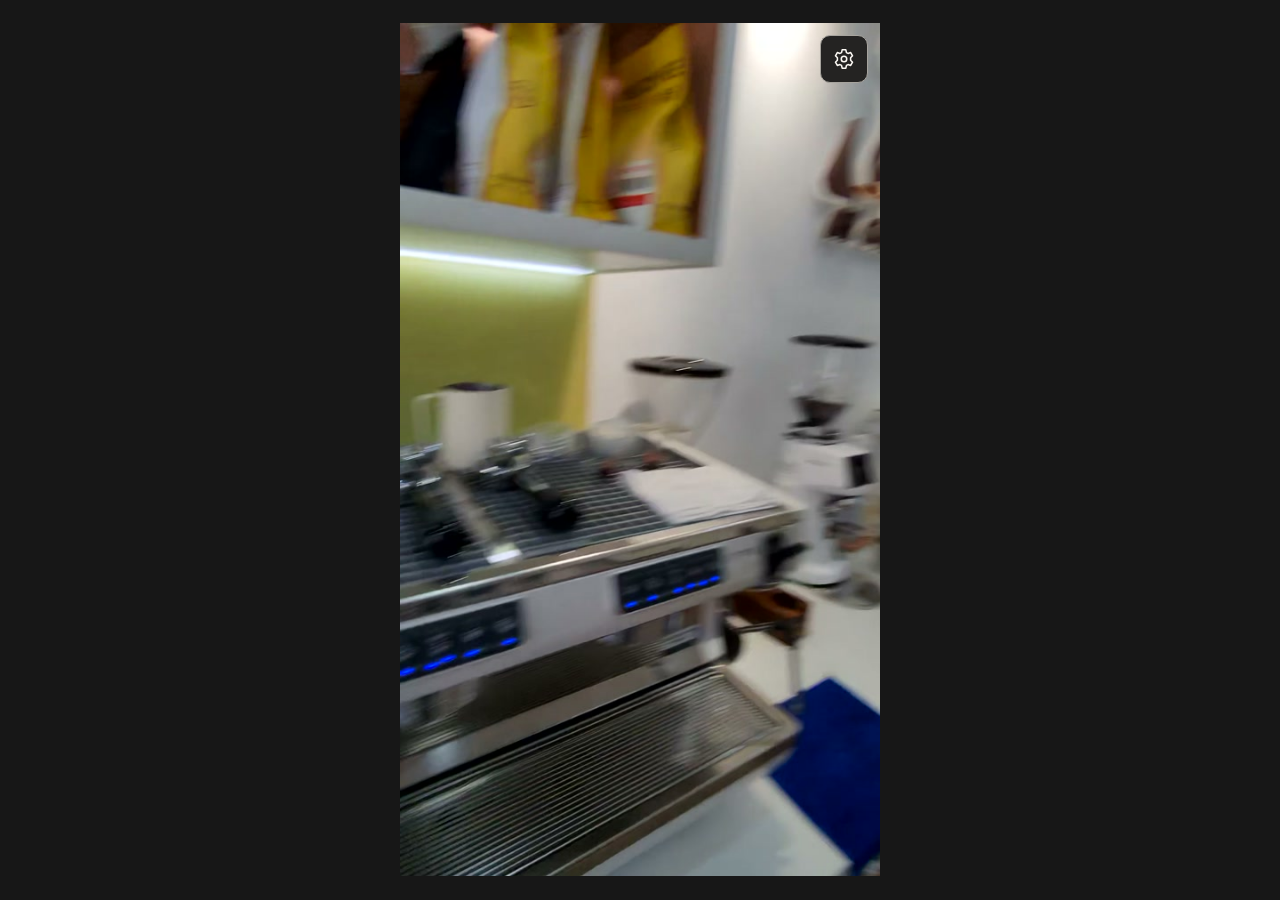
==== demo/index.html @ f8545ff9 "Upgrade cleanup and storage lesson images" ====
<!doctype html>
<html lang="zh-CN">
<head>
  <meta charset="utf-8">
  <meta name="viewport" content="width=device-width, initial-scale=1, viewport-fit=cover">
  <meta name="theme-color" content="#171717">
  <title>冰美式制作 · CoffeeGame</title>
  <link rel="stylesheet" href="drama.css?v=serving-1">
  <link rel="stylesheet" href="extraction.css">
  <link rel="stylesheet" href="cleanup-discovery.css?v=discovery-toolbar-2">
  <link rel="stylesheet" href="return-tools.css?v=return-locations-5">
  <link rel="stylesheet" href="cloth-matching.css?v=cloth-clear-2">
  <link rel="stylesheet" href="service-speech.css?v=recording-click-fix-1">
  <link rel="stylesheet" href="service-tray.css?v=physical-serving-1">
  <script type="module" src="drama.js?v=cloth-hq-3"></script>
</head>
<body>
  <main class="stage" id="stage" data-mode="dialogue" aria-label="冰美式制作互动教学">
    <video id="film" src="media/story-original.mp4" poster="media/story-full.jpg?v=lesson-start" playsinline muted preload="metadata" aria-label="完整第一人称实拍">
      <track id="caption-track" kind="captions" srclang="zh-CN" label="简体中文" src="captions/story-zh.vtt?v=opening2">
    </video>
    <div id="captions" class="captions" hidden><span></span></div>
    <div class="controls" role="group" aria-label="短剧控制">
      <button id="pause" type="button" hidden>暂停</button>
      <button id="sound" type="button" aria-pressed="false" hidden>原声 · 关</button>
      <button id="settings-button" type="button" aria-label="设置" aria-haspopup="dialog" aria-controls="settings">
        <svg viewBox="0 0 24 24" width="22" height="22" fill="none" stroke="currentColor" stroke-width="1.7" stroke-linecap="round" stroke-linejoin="round" aria-hidden="true">
          <path d="M10 2h4l.7 3 1.7.9 2.9-.9 2 3.5-2.1 2.1v2.8l2.1 2.1-2 3.5-2.9-.9-1.7.9-.7 3h-4l-.7-3-1.7-.9-2.9.9-2-3.5 2.1-2.1v-2.8L2.7 8.5l2-3.5 2.9.9 1.7-.9z"/>
          <circle cx="12" cy="12" r="3"/>
        </svg>
      </button>
    </div>
    <div class="scene-overlay" aria-labelledby="scene-title">
      <div class="scene-sheet">
        <div class="scene-copy">
          <h1 id="scene-title" class="visually-hidden" tabindex="-1">冰美式制作</h1>
          <p id="speaker"></p>
          <p id="line" role="status" tabindex="-1"></p>
          <p id="feedback" role="status"></p>
        </div>
        <div id="actions"></div>
      </div>
    </div>
    <dialog id="settings" aria-labelledby="settings-title">
      <div class="settings-header">
        <h2 id="settings-title" tabindex="-1">设置</h2>
        <button id="close-settings" type="button" aria-label="关闭设置">关闭</button>
      </div>
      <div id="settings-menu">
        <button id="choose-level" type="button">关卡选择 <span aria-hidden="true">›</span></button>
      </div>
      <div id="settings-levels" hidden>
        <div id="level-list" class="level-list"></div>
        <button id="back-to-settings" type="button">返回设置</button>
      </div>
    </dialog>
  </main>
</body>
</html>
---- demo/drama.css ----
:root {
  color-scheme: dark;
  font-family: "PingFang SC", "Noto Sans SC", "Noto Sans CJK SC", "Microsoft YaHei", system-ui, sans-serif;
  line-height: 1.55;
  --canvas: #171717;
  --paper: #faf7f2;
  --surface: #fffdfa;
  --ink: #2c2723;
  --muted: #635850;
  --rule: #9a8b7c;
  --note: #f0e7dc;
  --media: #efe9e0;
  --primary: #514133;
  --primary-hover: #604e3e;
  --sheet-radius: 18px;
  --control-radius: 10px;
  color: var(--paper);
  background: var(--canvas);
}
* { box-sizing: border-box; }
body { margin: 0; min-height: 100svh; display: grid; place-items: center; }
[hidden] { display: none !important; }

/* Overlays use the same 9:16 rectangle as the footage. */
.stage {
  position: relative;
  isolation: isolate;
  width: min(100vw, max(280px, calc(100svh * 9 / 16)), 480px);
  aspect-ratio: 9 / 16;
  background: var(--canvas);
  overflow: hidden;
}
#film { position: absolute; inset: 0; display: block; width: 100%; height: 100%; object-fit: contain; }
.scene-overlay {
  position: absolute; inset: 0; display: flex; flex-direction: column; justify-content: end;
  padding: 12px 12px max(12px, env(safe-area-inset-bottom)); pointer-events: none;
}
.scene-sheet {
  position: relative; display: grid; gap: 12px; padding: 16px;
  background: var(--paper); color: var(--ink);
  border-radius: var(--sheet-radius); box-shadow: 0 8px 28px #18151242;
}
.scene-sheet:not(:has(#speaker:not(:empty), #line:not(:empty), #feedback:not(:empty), #actions:not(:empty))),
.scene-copy:not(:has(#speaker:not(:empty), #line:not(:empty), #feedback:not(:empty))) { display: none; }
#speaker { font-size: .8125rem; color: var(--muted); font-weight: 500; margin: 0 0 5px; }
#line { margin: 0; font-size: clamp(1.125rem, 4.7vw, 1.3125rem); font-weight: 600; line-height: 1.44; }
#feedback {
  color: var(--ink); background: var(--note); border-radius: 8px;
  font-size: .9375rem; font-weight: 500; line-height: 1.5;
  margin: 10px 0 0; padding: 8px 10px;
}
#speaker:empty, #line:empty, #feedback:empty, #actions:empty { display: none; }
#actions { display: grid; gap: 8px; }
.text-choices { display: grid; gap: 8px; }
.question-photo {
  display: block; width: 100%; max-height: 28svh; object-fit: contain;
  border-radius: 10px; background: var(--media);
}
.service-speech-guidance { margin: 0; color: var(--muted); font-size: .9375rem; }
.cleanup-game { display: grid; gap: 8px; }
.cleanup-status { margin: 0; color: var(--muted); font-size: .875rem; }
.cleanup-visual { overflow: hidden; border-radius: 10px; background: #eeeae0; }
.cleanup-visual img { display: block; width: 100%; height: clamp(90px, 19svh, 155px); object-fit: contain; }
.cleanup-controls:not(:empty) { display: grid; gap: 6px; }
.cleanup-counter { position: relative; height: clamp(126px, 23svh, 185px); }
#actions .cleanup-mark {
  position: absolute; min-height: 44px; border-radius: 16px; padding: 6px 9px; font-size: .875rem;
  background: #ddc2ab;
}
#actions .cleanup-mark[data-mark="0"] { top: 18%; left: 12%; }
#actions .cleanup-mark[data-mark="1"] { top: 54%; left: 40%; background: #e1cca7; }
#actions .cleanup-mark[data-mark="2"] { top: 20%; right: 10%; background: #dbe8e6; }
button {
  cursor: pointer; color: inherit; font: inherit; min-height: 48px; padding: 9px 12px;
  border-radius: var(--control-radius); border: 1px solid #a6a39d; background: #242322;
}
#actions button {
  pointer-events: auto; background: var(--surface); color: var(--ink);
  border-color: var(--rule); min-height: 48px; padding: 9px 12px;
  font-size: 1rem; line-height: 1.45; font-weight: 550; text-align: left;
}
#actions button.primary {
  background: var(--primary); border-color: var(--primary); color: var(--surface);
  font-weight: 600; text-align: center;
}
@media (hover: hover) {
  #actions button:hover { background: var(--note); }
  #actions button.primary:hover { background: var(--primary-hover); }
}
.controls {
  position: absolute; z-index: 1; top: max(12px, env(safe-area-inset-top)); right: 12px;
  display: flex; gap: 8px;
}
.controls button { font-size: .9375rem; font-weight: 600; }
#settings-button {
  display: grid; place-items: center; width: 48px; padding: 0;
}
#settings {
  width: min(calc(100vw - 24px), max(256px, calc(100svh * 9 / 16 - 24px)), 396px);
  padding: 16px; border: 0; border-radius: 18px;
  background: #fcf9f3; color: var(--ink); color-scheme: light;
  box-shadow: 0 12px 32px #19151155;
}
#settings::backdrop { background: #1614129c; }
.settings-header { display: flex; align-items: center; justify-content: space-between; gap: 12px; margin-bottom: 12px; }
.settings-header h2 { margin: 0; font-size: 1.25rem; }
#settings button {
  border-color: var(--rule); color: var(--ink); background: var(--surface); font-weight: 600;
}
#settings button:focus-visible { outline-color: var(--ink); }
#choose-level { width: 100%; display: flex; align-items: center; justify-content: space-between; text-align: left; }
.level-list { max-height: min(60svh, 480px); overflow: auto; overscroll-behavior: contain; padding: 2px; }
.level-list section + section { margin-top: 14px; }
.level-list h3 { margin: 0 0 6px; font-size: .9375rem; color: var(--muted); }
.level-grid { display: grid; grid-template-columns: repeat(5, minmax(0, 1fr)); gap: 6px; }
.level-grid button { min-width: 0; padding: 6px 0; }
#settings .level-grid [aria-current] { background: var(--ink); color: var(--surface); }
#back-to-settings { margin-top: 12px; width: 100%; }
:focus-visible { outline: 3px solid var(--paper); outline-offset: 2px; }
.scene-sheet :focus-visible { outline-color: var(--ink); }
.visually-hidden { position: absolute; width: 1px; height: 1px; padding: 0; margin: -1px; overflow: hidden; clip-path: inset(50%); white-space: nowrap; border: 0; }
.swipe-control {
  --swipe: 0; pointer-events: auto; touch-action: none; user-select: none; cursor: grab;
  min-height: 52px; display: grid; place-items: center; border-radius: 9px; border: 1px solid var(--rule);
  color: var(--ink); font-weight: 650;
  background: linear-gradient(90deg, #c6bfb3 calc(var(--swipe) * 100%), var(--surface) 0);
}

mix-stir-game { display: grid; gap: 9px; }
.mix-arena canvas { position: absolute; inset: 0; width: 100%; height: 100%; }
mix-stir-game[data-webgl] .mix-arena > :not(canvas, .mix-spill, .mix-gesture-hint) { opacity: 0; }
.scene-sheet:has(mix-stir-game) #speaker { padding-inline-end: 110px; }
.scene-sheet:has(mix-stir-game) #line { min-height: 2.88em; }
.mix-arena:focus-within { outline: 2px solid #977c60; outline-offset: 2px; }
.mix-arena {
  position: relative; overflow: hidden; width: 100%; aspect-ratio: 1.55;
  border-radius: 12px; background: linear-gradient(#dad3c8 0 27%, #b8a58f 27% 31%, #e8e0d4 31%);
  touch-action: none; user-select: none;
}
.mix-counter { position: absolute; inset: 31% 0 0; background: linear-gradient(165deg, #eee9df, #d8cfc2); }
.mix-counter::after {
  content: ""; position: absolute; inset: 74% 4% auto; height: 3px;
  background: #b7a99a; border-radius: 50%; opacity: .45;
}
.mix-sink {
  position: absolute; left: 7%; top: 39%; width: 31%; height: 43%;
  display: grid; place-items: center; border: 6px solid #a8a6a1; border-radius: 48% 48% 42% 42%;
  background: radial-gradient(ellipse at 50% 55%, #778086 0 7%, #bac0c1 8% 58%, #90989a 59% 66%, #cbd0d0 67%);
  box-shadow: inset 0 5px 9px #62686a66, 0 3px 4px #786e6352;
  color: #4c5354; font-size: .72rem; font-weight: 650;
}
.mix-sink::before {
  content: ""; position: absolute; left: 62%; bottom: 87%; width: 10px; height: 50%;
  border: 5px solid #8d9291; border-left: 0; border-bottom: 0; border-radius: 0 13px 0 0;
}
mix-stir-game[data-webgl] .mix-sink { left: 6%; top: 78%; width: 47%; height: 16%; }
.mix-sink[data-filled]::after {
  content: ""; position: absolute; width: 52%; height: 4px; transform: rotate(-18deg);
  border-radius: 4px; background: #70645a; box-shadow: 0 1px #f4eee5;
}
.mix-cup {
  position: absolute; left: 59%; top: 36%; width: 27%; height: 54%;
  transform: translateX(-50%); overflow: hidden;
  border: 3px solid #d5d8d8; border-top-width: 2px; border-radius: 5px 5px 17px 17px;
  background: #eff7f74a; box-shadow: inset 8px 0 9px #fff7, 0 4px 5px #8176684a;
}
.mix-cup::before {
  content: ""; position: absolute; z-index: 2; inset: -3px -3px auto; height: 8px;
  border: 3px solid #ecf2f1; border-radius: 50%; background: #d9e1df;
}
.mix-liquid {
  position: absolute; inset: 22% 3px 3px; border-radius: 0 0 13px 13px;
  background: linear-gradient(#dce7e5cc, #cfdad8d9); transition: background .45s;
}
.mix-cup[data-mixed="false"] .mix-liquid {
  background: linear-gradient(#493020 0 27%, #9a6748 29% 42%, #d6c5a9 65%, #dbe4df 100%);
}
.mix-cup[data-mixed="true"] .mix-liquid { background: linear-gradient(#6d452e, #8b5b3c 62%, #9c6845); }
.mix-cup i {
  position: absolute; z-index: 1; width: 29%; aspect-ratio: 1; transform: rotate(22deg);
  border: 1px solid #f8ffff; border-radius: 4px; background: #eaf6f68f; box-shadow: inset 0 0 5px #fff;
}
.mix-cup i:nth-of-type(1) { left: 12%; top: 34%; }
.mix-cup i:nth-of-type(2) { right: 12%; top: 47%; transform: rotate(-12deg); }
.mix-cup i:nth-of-type(3) { left: 26%; top: 63%; transform: rotate(42deg); }
#actions .mix-pitcher, #actions .mix-stirrer, #actions .mix-stir-zone {
  position: absolute; z-index: 4; transform: translate(var(--drag-x, 0), var(--drag-y, 0));
  min-height: 44px; padding: 4px 7px; touch-action: none; -webkit-tap-highlight-color: transparent;
  text-align: center; font-size: .74rem;
}
#actions .mix-pitcher {
  left: 72%; top: 8%; width: 24%; height: 22%; border-radius: 5px 5px 13px 13px;
  border: 2px solid #5e4d40; background: linear-gradient(#5b3827 0 42%, #c7a98e 44% 48%, #e6ddd2 50%);
  color: #fff7ef; cursor: grab;
}
#actions .mix-pitcher::after {
  content: ""; position: absolute; left: 98%; top: 27%; width: 31%; height: 45%;
  border: 4px solid #5e4d40; border-left: 0; border-radius: 0 12px 12px 0;
}
.mix-pour-stream {
  display: none; position: absolute; z-index: 3; left: 64%; top: 24%; width: 5px; height: 29%;
  transform: rotate(9deg); transform-origin: top; border-radius: 4px; background: #5d3925;
}
mix-stir-game:not([data-webgl])[data-pouring] .mix-pour-stream { display: block; animation: coffee-pour .65s ease-in-out; }
mix-stir-game[data-pouring] .mix-pitcher { transform: translate(-40%, 43%) rotate(-24deg); transition: transform .2s; }
@keyframes coffee-pour { from, to { opacity: 0; } 18%, 82% { opacity: 1; } }
.mix-spill {
  display: none; position: absolute; z-index: 2; left: 56%; top: 76%; width: 24%; height: 10%;
  transform: rotate(-7deg); border-radius: 48%; background: #754a31a8;
}
.mix-spill[data-visible] { display: block; animation: mix-spill .8s ease-out both; }
@keyframes mix-spill { from { transform: scale(.2) rotate(-7deg); opacity: .2; } 45% { opacity: 1; } to { opacity: 0; } }
#actions .mix-stir-zone {
  left: 46%; top: 31%; width: 28%; height: 61%; border: 0; border-radius: 45%;
  background: conic-gradient(#8a674f var(--stir-progress, 0%), #ffffff25 0); color: transparent;
}
#actions .mix-stir-zone::after {
  content: ""; position: absolute; left: 48%; top: -5%; width: 5px; height: 88%;
  transform: rotate(var(--stir-turn, -12deg)); transform-origin: 50% 78%;
  border-radius: 5px; background: linear-gradient(90deg, #4b433b, #a99d8f 45%, #51483f);
  box-shadow: 1px 1px 2px #55483c55;
}
#actions .mix-stirrer {
  left: 50%; top: 36%; width: 7px; height: 53%; min-width: 44px; padding: 0;
  border: 0; background: linear-gradient(90deg, transparent 0 43%, #655b51 44% 56%, transparent 57%);
  color: transparent; cursor: grab;
}
.mix-footer { display: grid; align-content: center; min-height: max(48px, 3.75em); }
.mix-status:empty { display: none; }
mix-stir-game[data-phase="pour"] .mix-arena[data-aligned]::after { border: 2px solid #39714c; background: #80b79044; box-shadow: 0 0 0 5px #80b79030; }
mix-stir-game .mix-arena {
  background: #eeeae0;
}
mix-stir-game { --cup-center: 72%; }
mix-stir-game .mix-cup { left: var(--cup-center); }
#actions mix-stir-game .mix-pitcher { left: 5%; top: 34%; width: 42%; height: 34%; }
#actions mix-stir-game[data-webgl] .mix-pitcher { top: 58.3%; }
#actions mix-stir-game .mix-stir-zone { left: calc(var(--cup-center) - 14%); }
#actions mix-stir-game[data-webgl] .mix-stir-zone { left: calc(var(--cup-center) - 25%); top: 7%; width: 50%; height: 84%; cursor: grab; }
#actions mix-stir-game .mix-stirrer { left: var(--cup-center); translate: -50% 0; }
mix-stir-game:is([data-phase="pour"],[data-phase="pouring"],[data-phase="stir"]) .mix-sink { visibility: hidden; }
mix-stir-game .mix-arena { aspect-ratio: 1.32; }
@media (max-height: 650px) {
  mix-stir-game .mix-arena { aspect-ratio: 1.65; }
}
mix-stir-game[data-phase="pour"] .mix-arena::after {
  content: ""; position: absolute; pointer-events: none; left: var(--cup-center); top: 38%;
  width: 23%; height: 6%; translate: -50% -50%; border: 1.5px dashed #79664d;
  border-radius: 50%;
}
.mix-status { margin: 0; min-height: 2.7em; color: var(--muted); font-size: .875rem; line-height: 1.4; }
#actions .mix-next { width: 100%; text-align: center; }
.captions {
  position: absolute; inset: auto 12px max(12%, env(safe-area-inset-bottom)) 12px;
  text-align: center; pointer-events: none; white-space: pre-line;
  font-size: clamp(1.0625rem, 4.6vw, 1.25rem); font-weight: 600; line-height: 1.58;
}
.captions span {
  padding: .24em .46em; background: #242322; border-radius: 5px;
  box-decoration-break: clone; -webkit-box-decoration-break: clone;
}

.inventory-card { display: grid; gap: 12px; }
.inventory-meter {
  display: grid; grid-template-columns: 1fr auto; align-items: center; gap: 12px;
}
.inventory-steps { display: flex; gap: 4px; }
.inventory-steps span {
  flex: 1; height: 4px; border-radius: 4px; background: #e3dcd1;
}
.inventory-steps [data-state="current"] { background: #a88362; }
.inventory-steps [data-state="complete"] { background: #514233; }
.inventory-progress {
  margin: 0; font-size: .8125rem; color: var(--muted); font-variant-numeric: tabular-nums;
}
.inventory-card figure {
  margin: 0; padding: 10px 10px 8px; text-align: center;
  border-radius: 12px; background: var(--media);
}
.inventory-visual {
  position: relative; width: min(100%, clamp(128px, 30svh, 228px));
  aspect-ratio: 1; margin-inline: auto;
}
.inventory-visual img { display: block; width: 100%; height: 100%; object-fit: contain; }
.inventory-card figure:has(coffee-object:not([hidden])) { background: #f7f4ee; }
.inventory-visual coffee-object { display: block; position: absolute; inset: 0; }
.inventory-visual coffee-object::before {
  content: ""; position: absolute; inset: auto 16% 9% 16%; height: 16%;
  background: radial-gradient(ellipse at center, #51483b21, transparent 67%);
}
.inventory-visual canvas {
  display: block; position: relative; width: 100%; height: 100%;
  pointer-events: auto; touch-action: none; cursor: grab;
}
.inventory-visual canvas:active { cursor: grabbing; }
.inventory-visual canvas:focus-visible { outline-offset: -3px; }
.inventory-model-hint {
  position: absolute; z-index: 1; inset: auto 0 6px;
  font-size: .8125rem; color: #635b52; pointer-events: none;
}
.inventory-visual:not(:has(coffee-object:not([hidden]))) .inventory-model-hint { display: none; }
.inventory-card figcaption { margin-top: 6px; font-weight: 700; font-size: 1.0625rem; }
.inventory-card figcaption:focus { outline: none; }
.inventory-answers {
  display: grid; grid-template-columns: repeat(2, minmax(0, 1fr)); gap: 10px;
}
#actions .inventory-answer {
  display: flex; align-items: center; justify-content: center; gap: 9px;
  border-radius: var(--control-radius);
}
.inventory-answer-icon {
  display: grid; place-items: center; width: 26px; height: 26px;
  border-radius: 50%; background: var(--media); font-size: 1.125rem; line-height: 1;
}
#actions .inventory-answer[data-retry] {
  background: var(--note); outline: 2px solid #8b6347; outline-offset: -2px;
}
.preparation-choices { display: grid; grid-template-columns: repeat(2, minmax(0, 1fr)); gap: 10px; }
#actions .preparation-choices button {
  display: grid; grid-template-rows: auto 1fr; align-items: center; gap: 8px;
  padding: 8px; text-align: center;
}
.preparation-choices img {
  display: block; width: 100%; aspect-ratio: 4 / 3; object-fit: contain;
  border-radius: 7px; background: var(--media);
}
#actions .preparation-choices [data-retry] { background: var(--note); outline: 2px solid #8b6347; outline-offset: -2px; }
.preparation-choices.illustrated-choices { grid-template-columns: repeat(3, minmax(0, 1fr)); gap: 6px; }
#actions .illustrated-choices button { gap: 5px; padding: 5px; }
.illustrated-choices img { aspect-ratio: 252 / 300; }
ice-choices-preview { display: grid; gap: 8px; }
.ice-model {
  display: block; width: 100%; aspect-ratio: 252 / 300;
  border-radius: 7px; touch-action: none; cursor: grab;
}
.ice-model:active { cursor: grabbing; }
.practice-image-note { margin: 0; color: var(--muted); font-size: .8125rem; }
ice-scoop-game { display: grid; gap: 10px; }
.scene-sheet:has(ice-scoop-game:not([hidden])) #speaker { padding-inline-end: 105px; }
.ice-workshop-steps {
  position: absolute; inset-block-start: 16px; inset-inline-end: 16px;
  margin: 0; padding: 0; list-style: none;
  font-size: .8125rem; color: var(--muted);
}
.ice-workshop-steps li { display: none; }
.ice-workshop-steps [aria-current] {
  display: flex; align-items: center; gap: 7px;
  white-space: nowrap;
}
.ice-workshop-steps span {
  padding-inline-start: 7px; border-inline-start: 1px solid #cfc2b3;
  font-variant-numeric: tabular-nums;
}
.ice-workshop-view { position: relative; }
.ice-scoop-bench {
  display: block; width: 100%; aspect-ratio: 1.35;
  border-radius: 12px; background: var(--media);
  pointer-events: auto; touch-action: none; cursor: grab;
}
.ice-scoop-bench:focus { outline: none; }
.ice-scoop-bench:focus-visible { outline: 2px solid #6f5943; outline-offset: -3px; }
.ice-scoop-bench:active { cursor: grabbing; }
[data-phase="water"] .ice-scoop-bench { cursor: default; }
[data-phase="inspection"] .ice-scoop-bench { cursor: pointer; }
#actions .ice-faucet-hit {
  position: absolute; transform: translate(-50%, -50%); padding: 0;
  width: 60px; height: 60px; border: 0; border-radius: 50%;
  background: transparent; touch-action: manipulation;
  -webkit-tap-highlight-color: transparent;
}
#actions .ice-faucet-hit:hover { background: transparent; }
#actions .ice-faucet-hit:focus-visible { outline-offset: -6px; outline-color: #245961; }
.ice-faucet-hit::before {
  content: ""; position: absolute; inset: 14px; border: 2px solid #d9faf7;
  border-radius: 50%; background: #9fd8d42b;
  box-shadow: 0 0 0 3px #285c64, 0 0 10px #a6e4e8;
  animation: water-switch-breathe 1.7s ease-in-out infinite; pointer-events: none;
}
.ice-faucet-hit::after {
  content: "开水"; position: absolute; left: 50%; top: 80%; translate: -50% 0;
  padding: 4px 7px; border-radius: 6px; background: #285c64; color: white;
  font-size: .75rem; line-height: 1.15; white-space: nowrap; pointer-events: none;
}
.ice-faucet-hit[aria-pressed="true"]::after { content: "关水"; }
.ice-faucet-hit:disabled::before, .ice-faucet-hit:disabled::after { display: none; }
@keyframes water-switch-breathe {
  0%, 100% { opacity: .75; }
  50% { opacity: 1; box-shadow: 0 0 0 4px #285c64, 0 0 17px #a6e4e8; }
}
@media (prefers-reduced-motion: reduce) {
  .ice-faucet-hit::before { animation: none; }
}
.ice-water-target {
  position: absolute; transform: translateY(-50%);
  pointer-events: none; color: #234852; font-size: .75rem; font-weight: 650; white-space: nowrap;
  border-top: 2px dashed #2c6974; filter: drop-shadow(0 1px #fff);
}
.ice-water-target span {
  position: absolute; right: calc(100% + 5px); top: 0; transform: translateY(-50%);
  border-radius: 5px; padding-inline: 4px; background: #f4fbfa;
}
.ice-water-gauge {
  position: absolute; left: 8px; bottom: 8px; padding: 4px 8px; pointer-events: none;
  color: #263f46; background: #f4fbfa; border: 1px solid #91b5b8; border-radius: 6px;
  font-size: .75rem; font-weight: 650; font-variant-numeric: tabular-nums;
}
.ice-water-gauge[data-band="ready"] { background: #dcece3; color: #214b35; border-color: #609679; }
.ice-water-target[data-band="ready"] { border-color: #35795b; }
.ice-water-gauge[data-band="high"] { background: #f8e5d8; color: #733e22; border-color: #ad7854; }
.ice-workshop-footer {
  display: grid; gap: 9px;
}
.ice-scoop-status { margin: 0; color: var(--muted); font-size: .875rem; line-height: 1.45; }
.ice-scoop-actions { display: grid; grid-template-columns: 1fr 1fr; gap: 10px; }
ice-scoop-game:not([data-phase="inspection"]) .ice-scoop-actions { grid-template-columns: 1fr; }
#actions .ice-scoop-actions button {
  text-align: center; padding-inline: 8px;
  -webkit-tap-highlight-color: transparent;
}
#actions .ice-scoop-actions .primary { white-space: nowrap; }
#actions .ice-scoop-actions button:disabled { opacity: .55; cursor: default; }
@media (max-height: 600px) {
  .ice-scoop-bench { aspect-ratio: 1.40; }
}

.handle-practice, .handle-practice-controls { display: grid; gap: 8px; }
.handle-practice-media {
  position: relative; overflow: hidden; border-radius: 12px; background: var(--media);
}
.handle-practice-media[data-active="true"] {
  pointer-events: auto; touch-action: none; cursor: grab; user-select: none;
}
.handle-practice-media img { display: block; width: 100%; aspect-ratio: 4 / 3; object-fit: cover; }
.handle-practice-status { margin: 0; color: var(--muted); font-size: .875rem; }
.handle-practice-correction {
  padding: 6px 9px; border-radius: 7px; background: var(--note); color: var(--ink);
}
.handle-scale-readout {
  position: absolute; top: 83%; left: 57.4%; width: 23%; min-width: 64px;
  transform: translate(-50%, -50%); padding: 3px 5px; border-radius: 4px; text-align: right;
  background: #252823; color: #fbf7ed; font-size: clamp(.8125rem, 4vw, 1.1875rem); font-weight: 650;
  font-variant-numeric: tabular-nums;
}
.handle-scale-adjustments { display: grid; grid-template-columns: repeat(3, minmax(0, 1fr)); gap: 6px; }
#actions .handle-practice button { text-align: center; padding-inline: 4px; }
#actions .handle-practice button:disabled { opacity: .55; cursor: default; }
.handle-distribution-dial {
  --turn-angle: 0deg;
  --turn-progress: 0deg;
  position: absolute; left: 79%; top: 74%; transform: translate(-50%, -50%);
  width: clamp(66px, 23%, 100px); aspect-ratio: 1; border-radius: 50%;
  background: conic-gradient(#ece2ce var(--turn-progress), #34291750 0);
  border: 2px solid #fff9eb; pointer-events: none;
}
.handle-distribution-dial::before {
  content: ""; position: absolute; inset: 6px; border-radius: 50%; background: #30271c55;
}
.handle-distribution-dial::after {
  content: ""; position: absolute; inset: 5px; border-radius: 50%; transform: rotate(var(--turn-angle));
  background: radial-gradient(circle at 50% 2px, #fff8e6 0 3px, transparent 4px);
}
.handle-tamp-marker {
  position: absolute; left: 85%; top: 72%; width: 37px; height: 37px;
  transform: translate(-50%, calc(-50% + var(--press-offset, 0px)));
  border: 2px solid #fff9eb; border-radius: 50%; box-shadow: 0 0 0 1px #55402e99;
  pointer-events: none;
}

#actions .handle-scale-spot {
  position: absolute; z-index: 1; transform: translate(
    calc(-50% + var(--handle-drag-x, 0px)), calc(-50% + var(--handle-drag-y, 0px))
  );
  min-width: 48px; min-height: 48px; padding: 4px 8px;
  border: 1px solid #f6e7ce; border-radius: 24px;
  background: #302a23e8; color: #fff9f0; font-size: .8125rem;
  touch-action: none; -webkit-tap-highlight-color: transparent;
}
#actions .handle-scale-spot:focus-visible { outline-color: #fff8e8; outline-offset: 1px; }
@media (hover: hover) {
  #actions .handle-scale-spot:hover { background: #4a3b2e; }
}
.handle-scale-spot[data-position="place"] { left: 34%; top: 36%; cursor: grab; }
.handle-scale-spot[data-position="tare"] { left: 68%; top: 83%; }
.handle-scale-spot[data-position="grind"] { left: 53%; top: 27%; }
.handle-scale-target {
  position: absolute; left: 43%; top: 38%; width: 19%; height: 42%; pointer-events: none;
  border: 2px dashed #fff8e8; border-radius: 9px; background: #fff8e826;
}
.handle-practice-media[data-grinding="true"] .handle-scale-spot {
  box-shadow: 0 0 0 5px #f7e4b46b; opacity: 1;
}

.handle-bench-view { position: relative; border-radius: 12px; overflow: hidden; background: var(--media); }
.distribution-workshop { gap: 10px; }
.distribution-hint {
  display: grid; grid-template-columns: minmax(0, 1fr) auto; align-items: start;
  gap: 10px; min-block-size: 3.3em; padding-block: 3px;
  font-size: .9375rem; line-height: 1.4;
}
.distribution-status {
  margin: 0; padding-inline-start: 9px; border-inline-start: 3px solid var(--distribution-action);
  color: var(--ink); font-weight: 600;
}
.distribution-hint[data-ready] .distribution-status {
  color: var(--distribution-action);
}
.distribution-step {
  padding-inline-start: 8px; margin-block: 2px;
  color: var(--muted); font-size: .75rem; font-variant-numeric: tabular-nums; white-space: nowrap;
}
.distribution-workshop .handle-bench-view { box-shadow: inset 0 0 0 1px #76665028; }
.distribution-footer {
  display: flex; align-items: center; justify-content: space-between; gap: 12px;
}
.distribution-progress-group {
  display: grid; gap: 4px; width: min(104px, 45%); color: var(--muted);
  font-size: .75rem; font-variant-numeric: tabular-nums;
}
.distribution-progress {
  display: block; appearance: none; width: 100%; height: 4px; border: 0;
  border-radius: 2px; overflow: hidden; background: var(--note);
}
.distribution-progress::-webkit-progress-bar { background: var(--note); }
.distribution-progress::-webkit-progress-value { background: var(--distribution-action); }
.distribution-progress::-moz-progress-bar { background: var(--distribution-action); }
.distribution-workshop:has(.distribution-hint[data-ready]) .distribution-progress-group {
  color: var(--distribution-action);
}
#actions .distribution-action {
  margin-inline-start: auto; min-height: 44px; padding: 7px 12px;
  border-color: #b5a28e; color: var(--primary); font-size: .875rem; text-align: center;
}
.distribution-press-cue {
  position: absolute; pointer-events: none;
  translate: clamp(17px, 6vw, 32px) calc(-50% + var(--press-offset, 0px));
  width: 2px; height: 14px; background: var(--distribution-action); filter: drop-shadow(0 0 1px #fff);
}
.distribution-press-cue::after {
  content: ""; position: absolute; bottom: 0; left: 50%; translate: -50%;
  width: 7px; height: 7px; border: solid var(--distribution-action); border-width: 0 2px 2px 0; rotate: 45deg;
}
.handle-bench-canvas {
  display: block; width: 100%; aspect-ratio: 1.22;
  pointer-events: auto; touch-action: none; cursor: grab;
}
.handle-bench-canvas:active { cursor: grabbing; }
.handle-bench-fill {
  display: block; width: 100%; height: 6px; appearance: none; border: 0;
  border-radius: 3px; overflow: hidden; background: var(--media); accent-color: var(--primary);
}
.handle-bench-fill::-webkit-progress-bar { background: var(--media); }
.handle-bench-fill::-webkit-progress-value { background: #947354; border-radius: 3px; }
.handle-bench-fill::-moz-progress-bar { background: #947354; border-radius: 3px; }
.handle-bench-readout {
  position: absolute; transform: translate(-50%, -50%);
  display: grid; place-items: center; min-width: 42px; padding: 2px 5px;
  font-size: clamp(.625rem, 2.75vw, .825rem); font-variant-numeric: tabular-nums;
  font-weight: 600; color: #ebf0e8; background: #232a2a; white-space: nowrap;
  border-radius: 3px;
}
#actions .handle-bench-device {
  position: absolute; transform: translate(-50%, -50%); min-width: 46px; min-height: 44px;
  padding: 0; border: 0; border-radius: 10px; background: transparent; font-size: 0;
  touch-action: none; -webkit-tap-highlight-color: transparent;
}
#actions .handle-bench-device:active { background: #ac875331; }
#actions .handle-bench-key {
  display: grid; place-items: center; background: transparent;
}
#actions .handle-bench-key:is(:hover, :active) { background: transparent; }
.handle-key-glow {
  position: absolute; inset: 0 auto auto 0; transform-origin: 0 0;
  border: 1.4px solid #b2e3e8; border-radius: 3.5px;
  box-shadow: 0 0 4px #7fcbd577; pointer-events: none;
  animation: handle-key-light 1.8s ease-in-out infinite;
}
@keyframes handle-key-light {
  0%, 100% { opacity: .55; }
  50% { opacity: 1; }
}
#actions .handle-scale-spot[data-next] {
  border-color: #a6d5db; background: #26383c; color: #effbfb;
  box-shadow: 0 0 0 2px #84c7d180;
  animation: handle-key-breathe 1.8s ease-in-out infinite;
}
@keyframes handle-key-breathe {
  0%, 100% { box-shadow: 0 0 0 2px #84c7d180; }
  50% { box-shadow: 0 0 0 4px #84c7d140, 0 0 10px #84c7d170; }
}
@media (prefers-reduced-motion: reduce) {
  .handle-key-glow, #actions .handle-scale-spot[data-next] { animation: none; }
}
.handle-brush-icon {
  display: block; width: 36px; height: 36px; margin: auto;
  pointer-events: none; filter: drop-shadow(0 1px 2px #3d30283b);
}
@media (hover: hover) {
  #actions .handle-bench-device:not(.handle-bench-key):hover { background: #ac875329; }
}
.handle-bench-keyboard:not(:focus-within) {
  position: absolute; width: 1px; height: 1px; padding: 0;
  overflow: hidden; clip-path: inset(50%); white-space: nowrap;
}
.handle-bench-keyboard:focus-within { display: grid; grid-template-columns: 1fr 1fr 1fr; gap: 5px; }
#actions .handle-bench-keyboard button { font-size: .8125rem; }
@media (max-height: 600px) {
  .handle-bench-canvas { aspect-ratio: 1.29; }
}

/* First-level UI review. Keep instant advancement after a correct answer. */
.stage[data-activity="inventory"] .scene-overlay {
  background: rgb(23 20 17 / 46%);
  justify-content: end;
  padding-top: 64px;
}
.stage[data-activity="inventory"] .scene-sheet {
  max-height: 100%;
  overflow-y: auto;
  scrollbar-color: var(--rule) var(--paper);
  gap: 16px;
}
.stage[data-activity="inventory"] #line {
  font-size: clamp(1.0625rem, 4.4vw, 1.25rem);
}
.inventory-card figure,
.inventory-card figure:has(coffee-object:not([hidden])) {
  background: transparent;
}
.inventory-card figcaption { margin-top: 10px; }
.inventory-model-hint {
  inset: auto 0 0;
  font-size: .75rem;
  color: #51483e;
}
#actions .inventory-answer {
  min-height: 56px;
  background: #eee7dd;
  border: 0;
  color: var(--ink);
  font-size: 1.125rem;
  font-weight: 600;
}

.inventory-feedback {
  margin: 0;
  min-height: 1.5em;
  padding: 0;
  border-radius: 8px;
  font-size: .875rem;
  line-height: 1.5;
  color: var(--ink);
}
.inventory-feedback:not(:empty) {
  color: #745033;
  display: flex;
  align-items: flex-start;
  gap: 7px;
}
.inventory-feedback:not(:empty)::before {
  content: "";
  flex: 0 0 18px;
  height: 18px;
  margin-top: 1px;
  background: currentColor;
  mask: url("data:image/svg+xml,%3Csvg xmlns='http://www.w3.org/2000/svg' viewBox='0 0 24 24' fill='none' stroke='black' stroke-width='1.8' stroke-linecap='round' stroke-linejoin='round'%3E%3Cpath d='M9 18h6M10 21h4M9 15.5c0-2-3-3-3-6a6 6 0 0 1 12 0c0 3-3 4-3 6V18H9z'/%3E%3C/svg%3E") center / contain no-repeat;
}
#actions .inventory-answer {
  transition: background-color 120ms ease, color 120ms ease, transform 80ms ease;
}
@media (hover: hover) {
  #actions .inventory-answer:hover { background: #dfd2c1; }
}
#actions .inventory-answer[aria-pressed="true"],
#actions .inventory-answer[data-retry] {
  background: #69513e;
  color: #fffdfa;
  outline: none;
}
#actions .inventory-answer:active {
  background: #483628;
  color: #fffdfa;
  transform: scale(.97);
}
#actions .inventory-answer:focus-visible {
  outline: 3px solid #69513e;
  outline-offset: 3px;
}
#actions .inventory-answer:disabled {
  background: #eee7dd;
  color: #8b8177;
  cursor: default;
  transform: none;
}
@media (prefers-reduced-motion: reduce) {
  #actions .inventory-answer { transition: none; }
}

/* Review spacing adjustments relative to the 12px inventory grid gap. */
.inventory-feedback + figure { margin-top: -9px; }
.inventory-answers { margin-top: 8px; }

/* Level 14 contextual gestures sit above the scene without intercepting input. */
.mix-gesture-hint {
  position: absolute;
  z-index: 5;
  pointer-events: none;
  color: #286a65;
  opacity: .72;
  filter: drop-shadow(0 1px 1px #faf7f2);
  text-align: center;
  font-size: .8125rem;
  font-weight: 600;
}
.mix-pour-hint {
  left: 26%;
  top: 54%;
  translate: -50% -50%;
  display: grid;
  justify-items: center;
}
mix-stir-game[data-webgl] .mix-pour-hint { top: 76%; left: 31%; }

.mix-stir-hint {
  left: var(--cup-center);
  top: 31%;
  width: 34%;
  translate: -50% 0;
}
.mix-stir-hint svg { display: block; width: 100%; overflow: visible; }
.mix-gesture-dot {
  offset-path: path("M108 32 A48 22 0 1 1 12 32 A48 22 0 1 1 108 32");
  offset-anchor: 60px 32px;
  animation: mix-circle-cue 2.4s linear 3 forwards;
}
@keyframes mix-circle-cue {
  from { offset-distance: 0%; }
  to { offset-distance: 100%; }
}
mix-stir-game:not([data-phase="pour"]) .mix-pour-hint,
mix-stir-game:not([data-phase="stir"]) .mix-stir-hint { display: none; }
@media (prefers-reduced-motion: reduce) {
  .mix-gesture-dot { animation: none; }
  .mix-tap-dot { animation: none; }
}

.mix-sink-hint {
  left: var(--cup-center);
  top: 49%;
  translate: -50% -50%;
}
 .mix-tap-dot {
  display: block;
  width: 16px;
  height: 16px;
  border: 3px solid #fffdfa;
  border-radius: 50%;
  background: #286a65;
  box-shadow: 0 2px 5px #183e3b40;
  animation: mix-tap-float 1.8s ease-in-out 3;
}
@keyframes mix-tap-float {
  0%, 100% { transform: translateY(0); }
  50% { transform: translateY(-4px); }
}
mix-stir-game:not([data-phase="sink"]) .mix-sink-hint { display: none; }
.mix-gesture-dot { animation-play-state: paused; }
mix-stir-game[data-phase="stir"] .mix-gesture-dot { animation-play-state: running; }
@media (prefers-reduced-motion: reduce) {
  .mix-tap-dot, .mix-gesture-dot { animation: none; }
}
mix-stir-game[data-phase="pour"] .mix-arena::after { opacity: .72; }
---- demo/extraction.css ----
.extraction-game { display: grid; gap: 8px; }
.extraction-bench {
  position: relative; height: clamp(128px, 25svh, 200px);
  overflow: hidden; border-radius: 12px; background: #eeeae0;
}
.extraction-bench > div { position: absolute; }
.extract-machine {
  inset: 8% 10% auto; height: 33%; display: flex; justify-content: center; align-items: center; gap: 8px;
  border: 1px solid #7a8283; border-radius: 12px 12px 4px 4px;
  background: linear-gradient(#d5dad9 0 30%, #a6afae 31% 81%, #7c8586 82%);
}
.extract-machine i {
  width: 12px; height: 12px; border: 2px solid #71848b; border-radius: 50%; background: #c4dce6;
}
.extract-group { inset: 39% 43% auto; height: 10%; border-radius: 0 0 8px 8px; background: #646c6d; }
.extract-handle {
  display: none; top: 45%; left: 42%; width: 30%; height: 6%; border-radius: 5px;
  background: linear-gradient(90deg, #878f90 0 43%, #383431 44%); z-index: 2;
}
[data-handle] .extract-handle { display: block; }
.extract-tray {
  inset: 83% 10% auto; height: 10%; border: 2px solid #9ca3a1; border-radius: 4px;
  background: repeating-linear-gradient(90deg,#848d8d 0 3px,#c9cdca 3px 9px);
}
.extract-cloth {
  left: 5%; top: 70%; width: 14%; height: 9%; border-radius: 3px; background: #365e88;
  transition: transform .4s ease, opacity .4s ease;
}
[data-wiped] .extract-cloth { transform: translate(460%,70%); opacity: 0; }
.extract-scale {
  display: none; bottom: 17%; width: 24%; height: 8%; border-radius: 5px; background: #454e50; z-index: 1;
}
.extract-cup {
  display: none; bottom: 25%; width: 17%; height: 24%; overflow: hidden; z-index: 1;
  border: 2px solid #81938f; border-bottom-width: 4px; border-radius: 4px 4px 9px 9px; background: #f7ffff75;
}
.extract-cup span { position: absolute; inset: auto 0 0; background: linear-gradient(#a87345 0 10%,#633a28 10%); }
[data-scale="side"] .extract-scale { display: block; left: 65%; }
[data-cup="side"] .extract-cup { display: block; left: 69%; }
[data-scale="ready"] .extract-scale { display: block; left: 38%; }
[data-cup="ready"] .extract-cup { display: block; left: 41.5%; }
.extract-flow { display: none; left: calc(50% - 2px); top: 48%; width: 4px; height: 31%; border-radius: 8px; }
[data-flow="water"] .extract-flow { display: block; background: #84bccc; }
[data-flow="coffee"] .extract-flow { display: block; height: 19%; background: #74422c; z-index: 2; }
.extract-spill { display: none; left: 33%; top: 85%; width: 29%; height: 5%; border-radius: 50%; background: #865639bd; z-index: 2; }
[data-spill] .extract-spill { display: block; }
.extract-readout {
  margin: 0; padding: 6px 10px; text-align: center; border-radius: 7px;
  background: #e8e6df; font-weight: 650; font-variant-numeric: tabular-nums;
}
.extract-status { margin: 0; color: var(--muted); font-size: .875rem; }
.extract-status:empty { display: none; }
.extract-actions { display: grid; gap: 6px; }
#actions .extract-actions button { text-align: center; }
---- demo/cleanup-discovery.css ----
.scene-sheet:has(.cleanup-discovery, .cloth-matching) { max-height: 100%; overflow-y: auto; }
.cleanup-discovery { display: grid; gap: 10px; pointer-events: auto; container-type: inline-size; }
.discovery-toolbar { display: flex; flex-wrap: wrap; align-items: center; justify-content: space-between; gap: 4px 12px; }
.discovery-instruction { margin: 0; color: var(--muted); font-size: .8125rem; }
.discovery-scene { position: relative; border-radius: 10px; overflow: hidden; background: var(--media); }
.discovery-scene > img { display: block; width: 100%; height: auto; user-select: none; }
#actions button.discovery-hotspot {
  position: absolute; z-index: 2; min-height: 44px; min-width: 44px; padding: 0;
  border: 0; border-radius: 8px; background: transparent; box-shadow: none;
  cursor: pointer; -webkit-tap-highlight-color: transparent;
}
#actions .discovery-counter { z-index: 1; }
#actions button.discovery-hotspot[data-selected="true"] {
  background: #69513e1a; box-shadow: inset 0 0 0 2px #69513e;
}
#actions button.discovery-hotspot[data-correct="true"] {
  background: #286a651f; box-shadow: inset 0 0 0 2px #286a65;
}
#actions button.discovery-hotspot[data-error="true"] {
  background: #a34d3526; box-shadow: inset 0 0 0 2px #a34d35;
}
#actions button.discovery-hotspot[data-hint="true"] {
  background: #e8c16b30; box-shadow: inset 0 0 0 3px #9e6e22;
}
#actions button.discovery-hotspot:focus-visible { outline: 3px solid #286a65; outline-offset: -3px; }
.discovery-label {
  display: none; position: absolute; left: 2px; top: 2px; align-items: center; gap: 3px;
  padding: 3px 5px; color: #fffdfa; background: #69513e; border-radius: 5px;
  font-size: clamp(.625rem, 2.7vw, .75rem); line-height: 1.3; white-space: nowrap; pointer-events: none;
}
.discovery-label svg { flex: 0 0 12px; width: 12px; height: 12px; }
[data-selected="true"] > .discovery-label { display: flex; }
[data-correct="true"] > .discovery-label { background: #286a65; }
[data-error="true"] > .discovery-label { background: #a34d35; }
.discovery-count { margin: 0; color: var(--ink); font-size: .8125rem; font-weight: 600; font-variant-numeric: tabular-nums; white-space: nowrap; }
.discovery-feedback {
  margin: 0; height: 3em; overflow-y: auto; scrollbar-color: var(--rule) var(--paper);
  color: #745033; font-size: .875rem; line-height: 1.5;
}
@container (max-width: 320px) {
  .discovery-feedback { height: 4.5em; }
}
#actions button.discovery-hotspot:active {
  background: #69513e33; box-shadow: inset 0 0 0 3px #69513e;
}
[data-solved="true"] .discovery-feedback { color: #225e59; }
.discovery-controls { display: flex; gap: 10px; }
.discovery-controls .primary { flex: 1; }
#actions .discovery-hint { border: 0; background: #eee7dd; color: var(--ink); }
---- demo/return-tools.css ----
.return-tools { display: grid; gap: 14px; pointer-events: auto; }
.return-object { display: grid; justify-items: center; gap: 8px; margin: 0; }
.return-object > img { display: block; width: 80%; height: clamp(105px, 22svh, 180px); object-fit: contain; padding: 14px 0; }
.return-object figcaption { font-size: 1.0625rem; font-weight: 600; }
.return-options { display: grid; grid-template-columns: repeat(3, minmax(0, 1fr)); gap: 8px; }
#actions button.return-option { position: relative; display: grid; gap: 8px; min-width: 0; padding: 6px 6px 10px; border: 0; background: #eee8df; text-align: center; font-size: .8125rem; }
.return-location-photo { display: block; position: relative; width: 100%; aspect-ratio: 1; overflow: hidden; border-radius: 7px; }
.return-location-photo img { display: block; width: 100%; height: 100%; object-fit: cover; pointer-events: none; }
#actions button.return-option[data-error] { box-shadow: inset 0 0 0 2px #a34d35; }
#actions button.return-option[data-error]::after { content: ""; position: absolute; top: 9px; right: 9px; width: 20px; height: 20px; border-radius: 50%; background: #a34d35 url("data:image/svg+xml,%3Csvg xmlns='http://www.w3.org/2000/svg' viewBox='0 0 20 20' stroke='white' stroke-width='2' stroke-linecap='round'%3E%3Cpath d='m6 6 8 8M14 6l-8 8'/%3E%3C/svg%3E") center / contain no-repeat; }
#actions button.return-option:focus-visible { outline: 3px solid #286a65; outline-offset: 2px; }
#actions button.return-option:active { background: #ddd1c1; transform: translateY(1px); }
.return-feedback { min-height: 3em; }
#actions .return-tools > .primary { width: 100%; text-align: center; }
@media (hover: hover) { #actions button.return-option:hover { background: #e4d9ca; } }

#actions button.return-option[aria-pressed="true"] { background: #e9dfd1; box-shadow: inset 0 0 0 1.5px #8c7258; }
#actions button.return-option[aria-pressed="true"]::after { content: ""; position: absolute; top: 9px; right: 9px; width: 20px; height: 20px; border-radius: 50%; background: #69513e url("data:image/svg+xml,%3Csvg xmlns='http://www.w3.org/2000/svg' viewBox='0 0 20 20' fill='none' stroke='white' stroke-width='2' stroke-linecap='round' stroke-linejoin='round'%3E%3Cpath d='m5 10 3 3 7-7'/%3E%3C/svg%3E") center / contain no-repeat; }
#actions .return-tools > .primary:disabled { background: #e5ded3; color: #756b61; border: 0; cursor: default; }
---- demo/cloth-matching.css ----
.cloth-matching { position: relative; display: grid; gap: 12px; pointer-events: auto; }
#actions .cloth-target {
  display: grid; gap: 10px; width: 100%; padding: 10px; border: 0;
  border-radius: 12px; color: var(--ink); background: transparent; text-align: center;
}
#actions .cloth-target[data-drop="true"] { box-shadow: inset 0 0 0 2px #286a65; background: #e8efe8; }
.cloth-target-visual { display: flex; gap: 12px; justify-content: center; height: clamp(95px,18svh,150px); overflow: hidden; border-radius: 7px; }
.cloth-target-visual > img { display: block; min-width: 0; max-width: 100%; height: 100%; object-fit: contain; pointer-events: none; }
.cloth-target-caption { display: grid; gap: 2px; }
.cloth-target-caption strong { font-size: 1.0625rem; }
.cloth-target-caption > span { font-size: .8125rem; color: var(--muted); }
.cloth-counter-crop { width: 100%; height: 100%; background: url('assets/cleanup/workstation-before-cleaning.png') 100% 58% / 270% auto no-repeat; }
.cloth-options { display: grid; grid-template-columns: repeat(3,minmax(0,1fr)); gap: 8px; }
#actions button.cloth-option {
  position: relative; display: grid; justify-items: center; align-content: start; gap: 6px;
  min-width: 0; padding: 8px 4px; border: 0; background: transparent;
  color: var(--ink); text-align: center; font-size: .8125rem;
  touch-action: none; user-select: none; cursor: grab;
}
.cloth-option img { display: block; width: 100%; height: clamp(65px,12svh,100px); object-fit: contain; pointer-events: none; }
#actions button.cloth-option[data-error] { box-shadow: inset 0 0 0 2px #a34d35; }
#actions button.cloth-option[data-error]::after {
  content: ""; position: absolute; top: 8px; right: 8px; width: 16px; height: 16px;
  background: #a34d35;
  mask: url("data:image/svg+xml,%3Csvg xmlns='http://www.w3.org/2000/svg' viewBox='0 0 16 16' fill='none' stroke='black' stroke-width='2' stroke-linecap='round'%3E%3Cpath d='m4 4 8 8M12 4l-8 8'/%3E%3C/svg%3E") center / contain no-repeat;
}
#actions button.cloth-option[aria-pressed="true"] {
  background: #e9dfd1; color: var(--ink); box-shadow: inset 0 0 0 1.5px #8c7258;
}
#actions button.cloth-option[aria-pressed="true"]::after {
  content: ""; position: absolute; top: 10px; right: 10px; width: 9px; height: 5px;
  border-left: 2px solid #69513e; border-bottom: 2px solid #69513e; transform: rotate(-45deg);
}
#actions button.cloth-option:active { cursor: grabbing; background: #ddd1c1; }
#actions button.cloth-option:focus-visible { outline: 3px solid #286a65; outline-offset: 2px; }
.cloth-feedback { min-height: 3em; }
.cloth-drag-ghost {
  position: fixed; z-index: 100; width: 104px; height: 104px; object-fit: contain;
  transform: translate(-50%,-50%); pointer-events: none; opacity: .88;
  filter: drop-shadow(0 6px 8px #30241730);
}
#actions .cloth-matching > .primary { text-align: center; }
#actions .cloth-matching > .primary:disabled { background: #e5ded3; color: #756b61; border: 0; cursor: default; }
@media (hover:hover) {
  #actions button.cloth-option:hover { background: #e4d9ca; }
  #actions button.cloth-option[aria-pressed="true"]:hover { background: #e9dfd1; }
}
---- demo/service-speech.css ----
service-speech { display: grid; gap: 18px; pointer-events: auto; }
.scene-sheet:has(service-speech) { max-height: 100%; overflow-y: auto; }
.speech-help { color: var(--muted); font-size: .875rem; }
.speech-help summary {
  width: fit-content; min-height: 44px; display: flex; align-items: center; gap: 8px;
  cursor: pointer; color: #286a65; font-weight: 500; list-style: none;
}
.speech-help summary::-webkit-details-marker { display: none; }
.speech-help summary::after {
  content: ""; width: 6px; height: 6px; margin-right: 3px;
  border-right: 1.5px solid currentColor; border-bottom: 1.5px solid currentColor;
  transform: rotate(45deg); translate: 0 -2px;
}
.speech-help[open] summary::after { transform: rotate(225deg); translate: 0 2px; }
.speech-example {
  margin: 0; padding: 12px 14px; border-radius: 10px;
  color: var(--ink); background: #eee7dd; font-size: 1rem; font-weight: 600; font-style: normal;
}
.speech-help p { margin: 8px 0 0; }
.speech-panel { display: grid; justify-items: center; gap: 12px; padding: 10px 0 2px; }
#actions .speech-record-button {
  width: 104px; height: 104px; display: grid; place-content: center; justify-items: center; gap: 8px;
  padding: 12px; border: 0; border-radius: 50%; color: #fffdfa; background: #286a65;
  font-size: .875rem; box-shadow: 0 3px 8px #184d4529;
  transition: background-color 120ms, transform 100ms;
}
.speech-record-button svg { display: block; width: 32px; height: 32px; }
#actions .speech-record-button:active { transform: scale(.95); }
#actions service-speech[data-recording] .speech-record-button { background: #a64f3b; }
#actions .speech-record-button:disabled { background: #d1d3ca; color: #5e625a; box-shadow: none; }
.speech-instruction { margin: 0; color: var(--muted); font-size: .875rem; text-align: center; }
.speech-timer { margin: 0; font-size: .9375rem; font-variant-numeric: tabular-nums; }
.speech-status { margin: 0; width: 100%; color: #225e59; font-size: .875rem; text-align: center; }
.speech-status:empty { display: none; }
.speech-playback { display: block; width: 100%; max-width: 340px; height: 40px; }
.speech-privacy { margin: 0; color: var(--muted); font-size: .75rem; text-align: center; }
#actions .speech-complete { width: 100%; min-height: 48px; background: #286a65; border: 0; color: #fffdfa; }
#actions .speech-complete:disabled { background: #e4e0d6; color: #6b645b; cursor: default; }
#actions service-speech button:focus-visible, .speech-help summary:focus-visible { outline: 3px solid #286a65; outline-offset: 3px; }
@media (hover: hover) {
  #actions .speech-record-button:hover:not(:disabled), #actions .speech-complete:hover:not(:disabled) { background: #205954; }
}
@media (prefers-reduced-motion: reduce) {
  #actions .speech-record-button { transition: none; }
}
service-speech[data-recording] .speech-instruction,
service-speech:has(.speech-playback:not([hidden])) .speech-instruction { display: none; }
---- demo/service-tray.css ----
.service-game { display: grid; gap: 8px; }
.scene-sheet:has(.service-game) { max-height: 100%; overflow-y: auto; }
.service-bench {
  position: relative; width: 100%; min-height: 240px; aspect-ratio: 1.18;
  overflow: hidden; border-radius: 12px; background: #eeeae0; isolation: isolate;
}
.service-bench canvas { position: absolute; inset: 0; width: 100%; height: 100%; pointer-events: none; }
.service-tray {
  position: absolute; left: 7%; top: 45%; width: 86%; height: 48%;
  border-radius: 14px; background: #b7afa4; box-shadow: inset 0 2px 3px #fff9, 0 3px 5px #4e392633;
}
#actions .service-bench button {
  position: absolute; min-width: 44px; min-height: 44px; padding: 0;
  border: 0; background: transparent; cursor: pointer;
}
#actions .service-bench .service-cup {
  left: 15%; top: 5%; width: 17%; height: 43%;
  border-radius: 12px; background: linear-gradient(90deg, #9d7350, #422215 35%, #6b3c20);
}
#actions .service-bench .service-cup[data-placed] { left: 22%; top: 38%; }
#actions .service-bench .service-straw { left: 48%; top: 9%; width: 8%; height: 29%; }
#actions .service-bench .service-straw[data-placed] { left: 48%; top: 56%; }
#actions .service-bench .service-napkin { left: 72%; top: 9%; width: 23%; height: 25%; }
#actions .service-bench .service-napkin[data-placed] { left: 67%; top: 60%; }
.service-bench img { width: 100%; height: 100%; object-fit: contain; pointer-events: none; }
.service-bench[data-webgl] .service-tray,
.service-bench[data-webgl] img { visibility: hidden; }
#actions .service-bench[data-webgl] button {
  background: transparent; border: 0; box-shadow: none;
}
#actions .service-bench button:focus-visible { outline: 2px solid #286a65; outline-offset: 3px; }
#actions .service-bench button:disabled { cursor: default; }
.service-status { margin: 0; min-height: 2.5em; color: var(--muted); font-size: .875rem; }
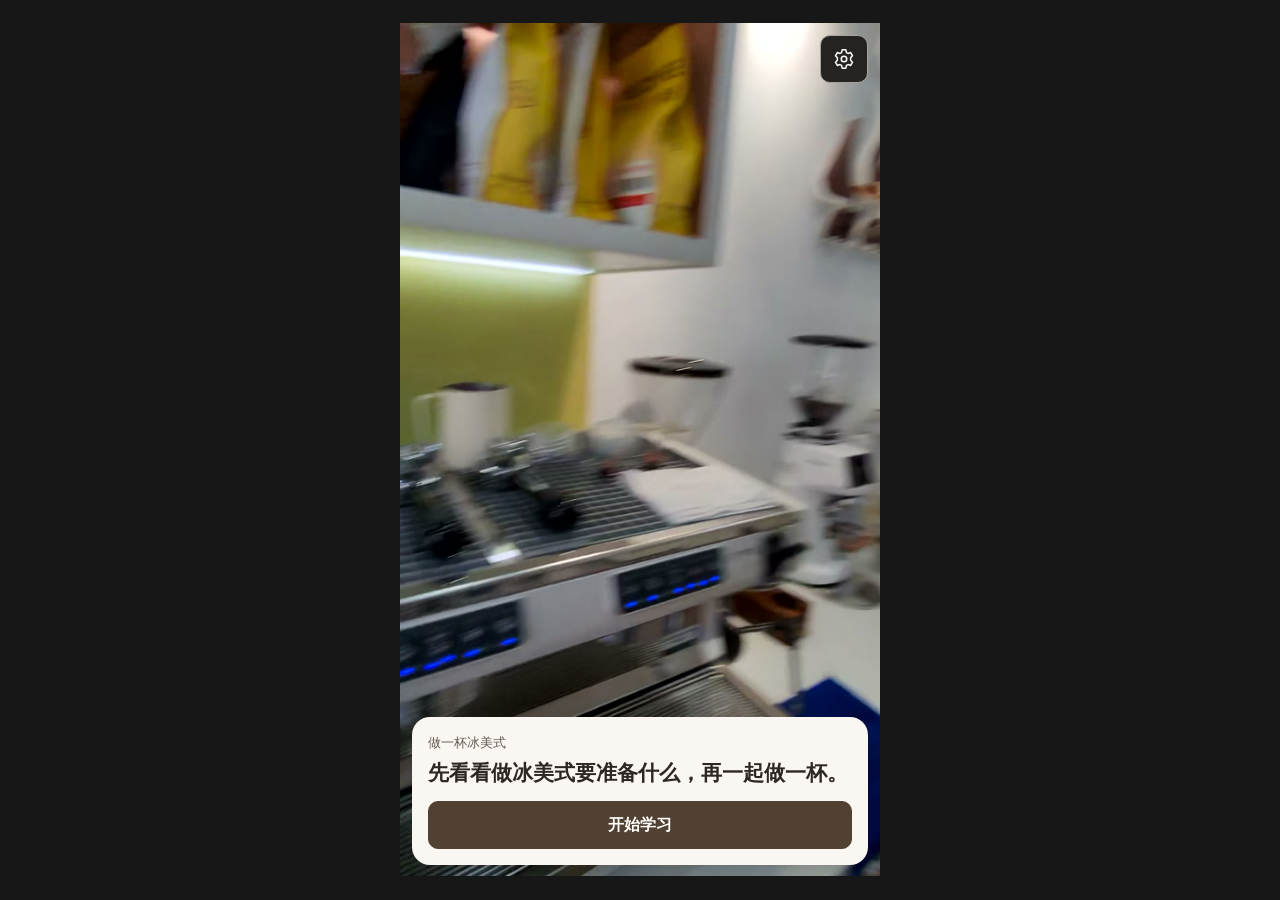
==== commit c4979ff6: "Integrate hannahl cleanup and storage updates into the 18-level lesson" ====
--- a/demo/index.html
+++ b/demo/index.html
@@ -5,19 +5,18 @@
   <meta name="viewport" content="width=device-width, initial-scale=1, viewport-fit=cover">
   <meta name="theme-color" content="#171717">
   <title>冰美式制作 · CoffeeGame</title>
-  <link rel="stylesheet" href="drama.css?v=serving-1">
-  <link rel="stylesheet" href="extraction.css">
+  <link rel="stylesheet" href="drama.css?v=hannahl-integration">
   <link rel="stylesheet" href="cleanup-discovery.css?v=discovery-toolbar-2">
   <link rel="stylesheet" href="return-tools.css?v=return-locations-5">
   <link rel="stylesheet" href="cloth-matching.css?v=cloth-clear-2">
   <link rel="stylesheet" href="service-speech.css?v=recording-click-fix-1">
   <link rel="stylesheet" href="service-tray.css?v=physical-serving-1">
-  <script type="module" src="drama.js?v=cloth-hq-3"></script>
+  <script type="module" src="drama.js?v=combined-cleanup-1"></script>
 </head>
 <body>
   <main class="stage" id="stage" data-mode="dialogue" aria-label="冰美式制作互动教学">
-    <video id="film" src="media/story-original.mp4" poster="media/story-full.jpg?v=lesson-start" playsinline muted preload="metadata" aria-label="完整第一人称实拍">
-      <track id="caption-track" kind="captions" srclang="zh-CN" label="简体中文" src="captions/story-zh.vtt?v=opening2">
+    <video id="film" src="media/story-full.mp4" poster="media/story-full.jpg?v=lesson-start" playsinline muted preload="metadata" aria-label="完整第一人称实拍">
+      <track id="caption-track" kind="captions" srclang="zh-CN" label="简体中文" src="captions/story-zh.vtt?v=full-caption-sync">
     </video>
     <div id="captions" class="captions" hidden><span></span></div>
     <div class="controls" role="group" aria-label="短剧控制">
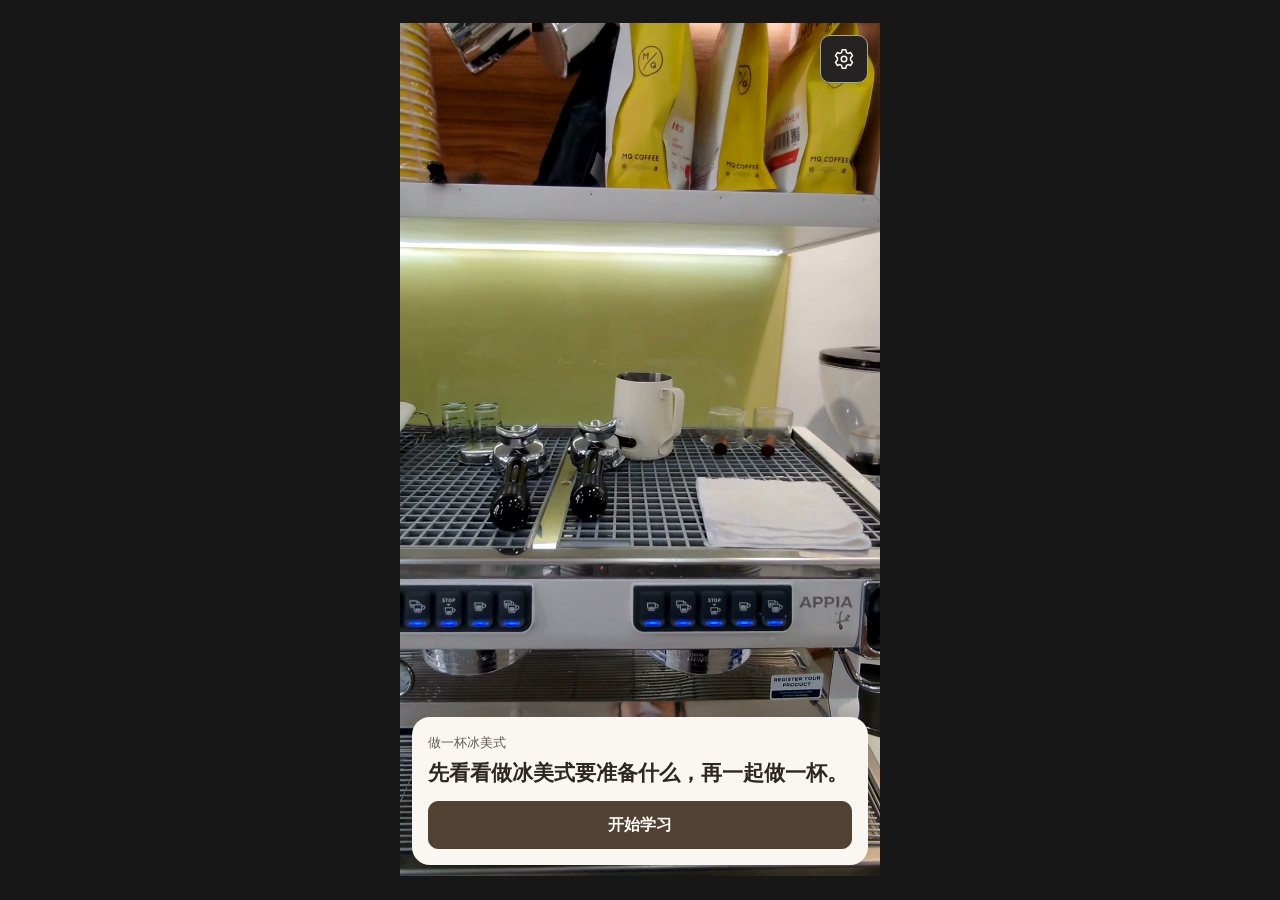
==== commit 671d3b54: "Deploy the coffee lesson with its original HEVC recording" ====
--- a/demo/index.html
+++ b/demo/index.html
@@ -15,7 +15,8 @@
 </head>
 <body>
   <main class="stage" id="stage" data-mode="dialogue" aria-label="冰美式制作互动教学">
-    <video id="film" src="media/story-full.mp4" poster="media/story-full.jpg?v=lesson-start" playsinline muted preload="metadata" aria-label="完整第一人称实拍">
+    <video id="film" poster="media/story-full.jpg?v=full-resolution" playsinline muted preload="metadata" aria-label="完整第一人称实拍">
+      <source src="media/story-original.mp4?v=971ed4cb" type='video/mp4; codecs="hvc1.1.6.L150.B0, mp4a.40.2"'>
       <track id="caption-track" kind="captions" srclang="zh-CN" label="简体中文" src="captions/story-zh.vtt?v=full-caption-sync">
     </video>
     <div id="captions" class="captions" hidden><span></span></div>
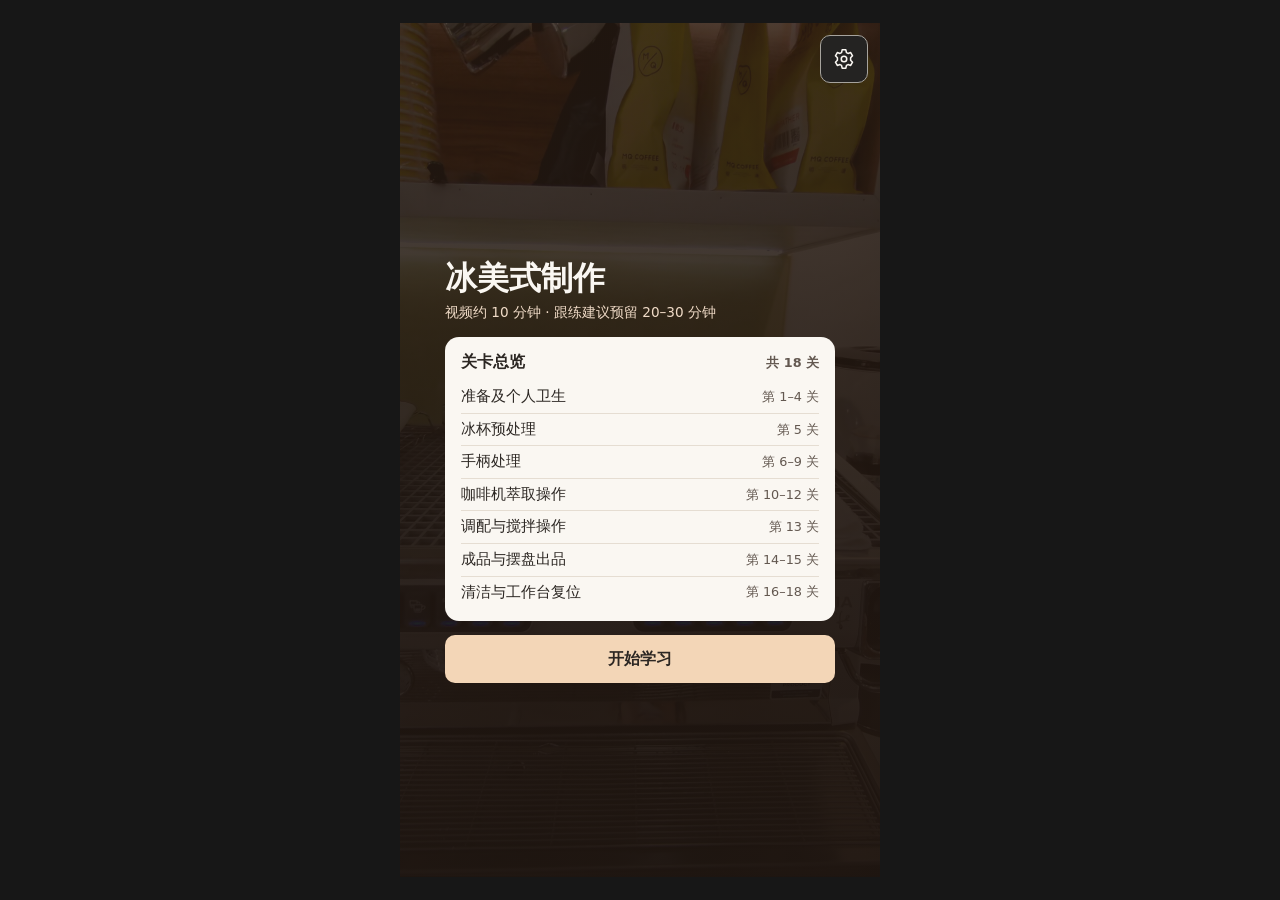
==== commit ab75f2f7: "Show the course outline and practice time while buffering" ====
--- a/demo/index.html
+++ b/demo/index.html
@@ -5,20 +5,45 @@
   <meta name="viewport" content="width=device-width, initial-scale=1, viewport-fit=cover">
   <meta name="theme-color" content="#171717">
   <title>冰美式制作 · CoffeeGame</title>
-  <link rel="stylesheet" href="drama.css?v=hannahl-integration">
+  <link rel="stylesheet" href="drama.css?v=course-overview-1">
   <link rel="stylesheet" href="cleanup-discovery.css?v=discovery-toolbar-2">
   <link rel="stylesheet" href="return-tools.css?v=return-locations-5">
   <link rel="stylesheet" href="cloth-matching.css?v=cloth-clear-2">
   <link rel="stylesheet" href="service-speech.css?v=recording-click-fix-1">
   <link rel="stylesheet" href="service-tray.css?v=physical-serving-1">
-  <script type="module" src="drama.js?v=combined-cleanup-1"></script>
+  <script type="module" src="drama.js?v=course-overview-1"></script>
 </head>
 <body>
   <main class="stage" id="stage" data-mode="dialogue" aria-label="冰美式制作互动教学">
-    <video id="film" poster="media/story-full.jpg?v=full-resolution" playsinline muted preload="metadata" aria-label="完整第一人称实拍">
-      <source src="media/story-original.mp4?v=971ed4cb" type='video/mp4; codecs="hvc1.1.6.L150.B0, mp4a.40.2"'>
+    <video id="film" src="media/story-original.mp4?v=971ed4cb" poster="media/story-full.jpg?v=full-resolution" playsinline muted preload="metadata" aria-label="完整第一人称实拍">
       <track id="caption-track" kind="captions" srclang="zh-CN" label="简体中文" src="captions/story-zh.vtt?v=full-caption-sync">
     </video>
+    <section id="loading" class="loading-screen" aria-labelledby="overview-title">
+      <div class="loading-panel">
+        <header class="overview-header">
+          <h2 id="overview-title">冰美式制作</h2>
+          <p>视频约 10 分钟 · <span>跟练建议预留 20–30 分钟</span></p>
+        </header>
+        <div class="overview-card">
+          <h3>关卡总览 <span id="overview-count"></span></h3>
+          <ol id="overview-phases">
+            <li data-phase="0"><span>准备及个人卫生</span></li>
+            <li data-phase="1"><span>冰杯预处理</span></li>
+            <li data-phase="2"><span>手柄处理</span></li>
+            <li data-phase="6"><span>咖啡机萃取操作</span></li>
+            <li data-phase="3"><span>调配与搅拌操作</span></li>
+            <li data-phase="4"><span>成品与摆盘出品</span></li>
+            <li data-phase="5"><span>清洁与工作台复位</span></li>
+          </ol>
+        </div>
+        <div id="loading-status">
+          <p id="loading-title" role="status">正在打开课程</p>
+          <progress id="loading-bar" max="100" aria-labelledby="loading-title"></progress>
+          <p id="loading-detail">正在准备播放器…</p>
+        </div>
+        <button id="overview-start" type="button" hidden>开始学习</button>
+      </div>
+    </section>
     <div id="captions" class="captions" hidden><span></span></div>
     <div class="controls" role="group" aria-label="短剧控制">
       <button id="pause" type="button" hidden>暂停</button>
--- a/demo/drama.css
+++ b/demo/drama.css
@@ -31,6 +31,31 @@
   overflow: hidden;
 }
 #film { position: absolute; inset: 0; display: block; width: 100%; height: 100%; object-fit: contain; }
+.loading-screen {
+  position: absolute; inset: 0; z-index: 1; display: grid; overflow-y: auto;
+  padding: 62px 6% 20px; overscroll-behavior: contain;
+  background: linear-gradient(175deg, rgb(38 26 18 / 82%), rgb(30 21 16 / 97%));
+}
+.loading-panel { width: 100%; max-width: 390px; margin: auto; }
+.overview-header h2 { margin: 0; font-size: clamp(1.5rem, 6vw, 2rem); line-height: 1.2; }
+.overview-header p, #loading-detail { margin: 5px 0 0; color: #f0dbc7; font-size: .85rem; }
+.overview-header p span { display: inline-block; }
+.overview-card {
+  margin-block: 14px; padding: 13px 16px; color: var(--ink);
+  background: var(--paper); border-radius: 14px;
+}
+.overview-card h3 { display: flex; align-items: baseline; justify-content: space-between; margin: 0 0 6px; font-size: 1rem; }
+#overview-count, .level-range { font-size: .8rem; color: var(--muted); font-variant-numeric: tabular-nums; }
+#overview-phases { list-style: none; padding: 0; margin: 0; }
+#overview-phases li { display: flex; align-items: center; gap: 8px; padding-block: 4px; font-size: .95rem; }
+#overview-phases li + li { border-top: 1px solid #e5ddd2; }
+#overview-phases li[aria-current="step"] { color: #753e20; font-weight: 700; }
+#overview-phases li[aria-current="step"]::before { content: "▸"; }
+.level-range { margin-inline-start: auto; }
+#overview-start { width: 100%; background: #f3d6b7; color: var(--ink); border: 0; font-weight: 650; }
+#loading-title { margin: 0; font-size: .95rem; }
+.loading-panel progress { display: block; width: 100%; height: 7px; margin-block: 6px; accent-color: #e1b08a; }
+#loading-detail { font-variant-numeric: tabular-nums; }
 .scene-overlay {
   position: absolute; inset: 0; display: flex; flex-direction: column; justify-content: end;
   padding: 12px 12px max(12px, env(safe-area-inset-bottom)); pointer-events: none;
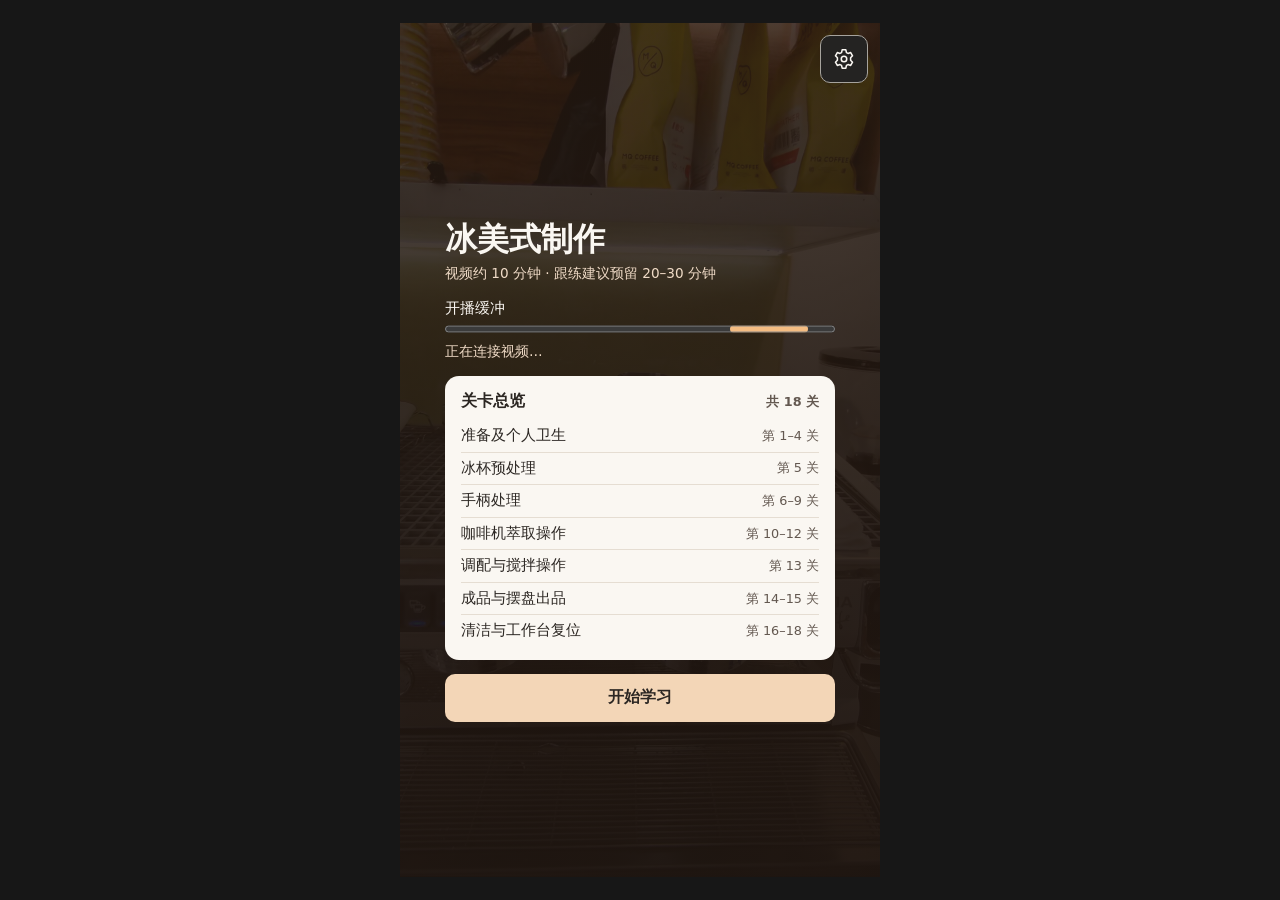
==== commit 01243678: "Display measured video loading progress on the course overview" ====
--- a/demo/index.html
+++ b/demo/index.html
@@ -5,13 +5,13 @@
   <meta name="viewport" content="width=device-width, initial-scale=1, viewport-fit=cover">
   <meta name="theme-color" content="#171717">
   <title>冰美式制作 · CoffeeGame</title>
-  <link rel="stylesheet" href="drama.css?v=course-overview-1">
+  <link rel="stylesheet" href="drama.css?v=video-progress-2">
   <link rel="stylesheet" href="cleanup-discovery.css?v=discovery-toolbar-2">
   <link rel="stylesheet" href="return-tools.css?v=return-locations-5">
   <link rel="stylesheet" href="cloth-matching.css?v=cloth-clear-2">
   <link rel="stylesheet" href="service-speech.css?v=recording-click-fix-1">
   <link rel="stylesheet" href="service-tray.css?v=physical-serving-1">
-  <script type="module" src="drama.js?v=course-overview-1"></script>
+  <script type="module" src="drama.js?v=video-progress-2"></script>
 </head>
 <body>
   <main class="stage" id="stage" data-mode="dialogue" aria-label="冰美式制作互动教学">
@@ -24,6 +24,14 @@
           <h2 id="overview-title">冰美式制作</h2>
           <p>视频约 10 分钟 · <span>跟练建议预留 20–30 分钟</span></p>
         </header>
+        <div id="loading-status">
+          <div class="loading-heading">
+            <p id="loading-title" role="status">正在打开课程</p>
+            <span id="loading-percent" aria-hidden="true"></span>
+          </div>
+          <progress id="loading-bar" max="100" aria-labelledby="loading-title"></progress>
+          <p id="loading-detail">正在准备播放器…</p>
+        </div>
         <div class="overview-card">
           <h3>关卡总览 <span id="overview-count"></span></h3>
           <ol id="overview-phases">
@@ -35,11 +43,6 @@
             <li data-phase="4"><span>成品与摆盘出品</span></li>
             <li data-phase="5"><span>清洁与工作台复位</span></li>
           </ol>
-        </div>
-        <div id="loading-status">
-          <p id="loading-title" role="status">正在打开课程</p>
-          <progress id="loading-bar" max="100" aria-labelledby="loading-title"></progress>
-          <p id="loading-detail">正在准备播放器…</p>
         </div>
         <button id="overview-start" type="button" hidden>开始学习</button>
       </div>
--- a/demo/drama.css
+++ b/demo/drama.css
@@ -53,8 +53,11 @@
 #overview-phases li[aria-current="step"]::before { content: "▸"; }
 .level-range { margin-inline-start: auto; }
 #overview-start { width: 100%; background: #f3d6b7; color: var(--ink); border: 0; font-weight: 650; }
+#loading-status { margin-top: 12px; }
+.loading-heading { display: flex; align-items: baseline; justify-content: space-between; gap: 8px; }
 #loading-title { margin: 0; font-size: .95rem; }
-.loading-panel progress { display: block; width: 100%; height: 7px; margin-block: 6px; accent-color: #e1b08a; }
+#loading-percent { color: #ffdbaf; font-weight: 700; font-variant-numeric: tabular-nums; }
+.loading-panel progress { display: block; width: 100%; height: 14px; margin-block: 2px; accent-color: #f4bc82; }
 #loading-detail { font-variant-numeric: tabular-nums; }
 .scene-overlay {
   position: absolute; inset: 0; display: flex; flex-direction: column; justify-content: end;
@@ -794,3 +797,8 @@
   .mix-tap-dot, .mix-gesture-dot { animation: none; }
 }
 mix-stir-game[data-phase="pour"] .mix-arena::after { opacity: .72; }
+
+@media (max-height: 620px) {
+  #overview-phases li { padding-block: 2px; }
+  .overview-card { margin-block: 9px; padding-block: 9px; }
+}
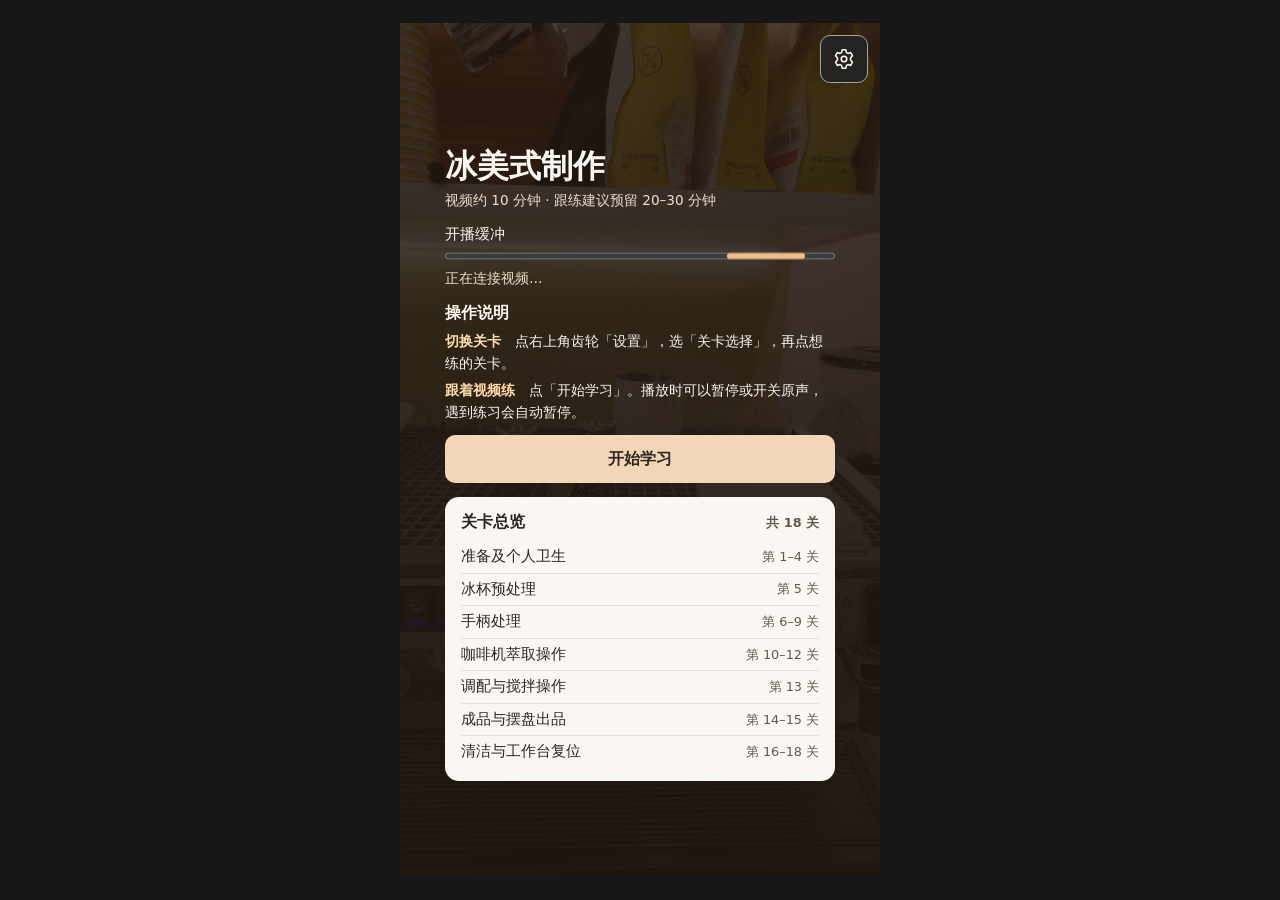
==== commit aabf40fc: "Explain playback and level selection on the welcome screen" ====
--- a/demo/index.html
+++ b/demo/index.html
@@ -5,13 +5,13 @@
   <meta name="viewport" content="width=device-width, initial-scale=1, viewport-fit=cover">
   <meta name="theme-color" content="#171717">
   <title>冰美式制作 · CoffeeGame</title>
-  <link rel="stylesheet" href="drama.css?v=video-progress-2">
+  <link rel="stylesheet" href="drama.css?v=welcome-guide-1">
   <link rel="stylesheet" href="cleanup-discovery.css?v=discovery-toolbar-2">
   <link rel="stylesheet" href="return-tools.css?v=return-locations-5">
   <link rel="stylesheet" href="cloth-matching.css?v=cloth-clear-2">
   <link rel="stylesheet" href="service-speech.css?v=recording-click-fix-1">
   <link rel="stylesheet" href="service-tray.css?v=physical-serving-1">
-  <script type="module" src="drama.js?v=video-progress-2"></script>
+  <script type="module" src="drama.js?v=welcome-guide-1"></script>
 </head>
 <body>
   <main class="stage" id="stage" data-mode="dialogue" aria-label="冰美式制作互动教学">
@@ -32,6 +32,14 @@
           <progress id="loading-bar" max="100" aria-labelledby="loading-title"></progress>
           <p id="loading-detail">正在准备播放器…</p>
         </div>
+        <div id="overview-welcome" hidden>
+          <div class="welcome-guide">
+            <h3>操作说明</h3>
+            <p><strong>切换关卡</strong>　点右上角齿轮「设置」，选「关卡选择」，再点想练的关卡。</p>
+            <p><strong>跟着视频练</strong>　点「开始学习」。播放时可以暂停或开关原声，遇到练习会自动暂停。</p>
+          </div>
+          <button id="overview-start" type="button">开始学习</button>
+        </div>
         <div class="overview-card">
           <h3>关卡总览 <span id="overview-count"></span></h3>
           <ol id="overview-phases">
@@ -44,7 +52,6 @@
             <li data-phase="5"><span>清洁与工作台复位</span></li>
           </ol>
         </div>
-        <button id="overview-start" type="button" hidden>开始学习</button>
       </div>
     </section>
     <div id="captions" class="captions" hidden><span></span></div>
--- a/demo/drama.css
+++ b/demo/drama.css
@@ -58,7 +58,11 @@
 #loading-title { margin: 0; font-size: .95rem; }
 #loading-percent { color: #ffdbaf; font-weight: 700; font-variant-numeric: tabular-nums; }
 .loading-panel progress { display: block; width: 100%; height: 14px; margin-block: 2px; accent-color: #f4bc82; }
-#loading-detail { font-variant-numeric: tabular-nums; }
+#loading-detail:empty { display: none; }
+.welcome-guide { margin: 12px 0; }
+.welcome-guide h3 { margin: 0; font-size: 1rem; }
+.welcome-guide p { margin: 4px 0 0; font-size: .9rem; }
+.welcome-guide strong { color: #ffdbaf; }
 .scene-overlay {
   position: absolute; inset: 0; display: flex; flex-direction: column; justify-content: end;
   padding: 12px 12px max(12px, env(safe-area-inset-bottom)); pointer-events: none;
